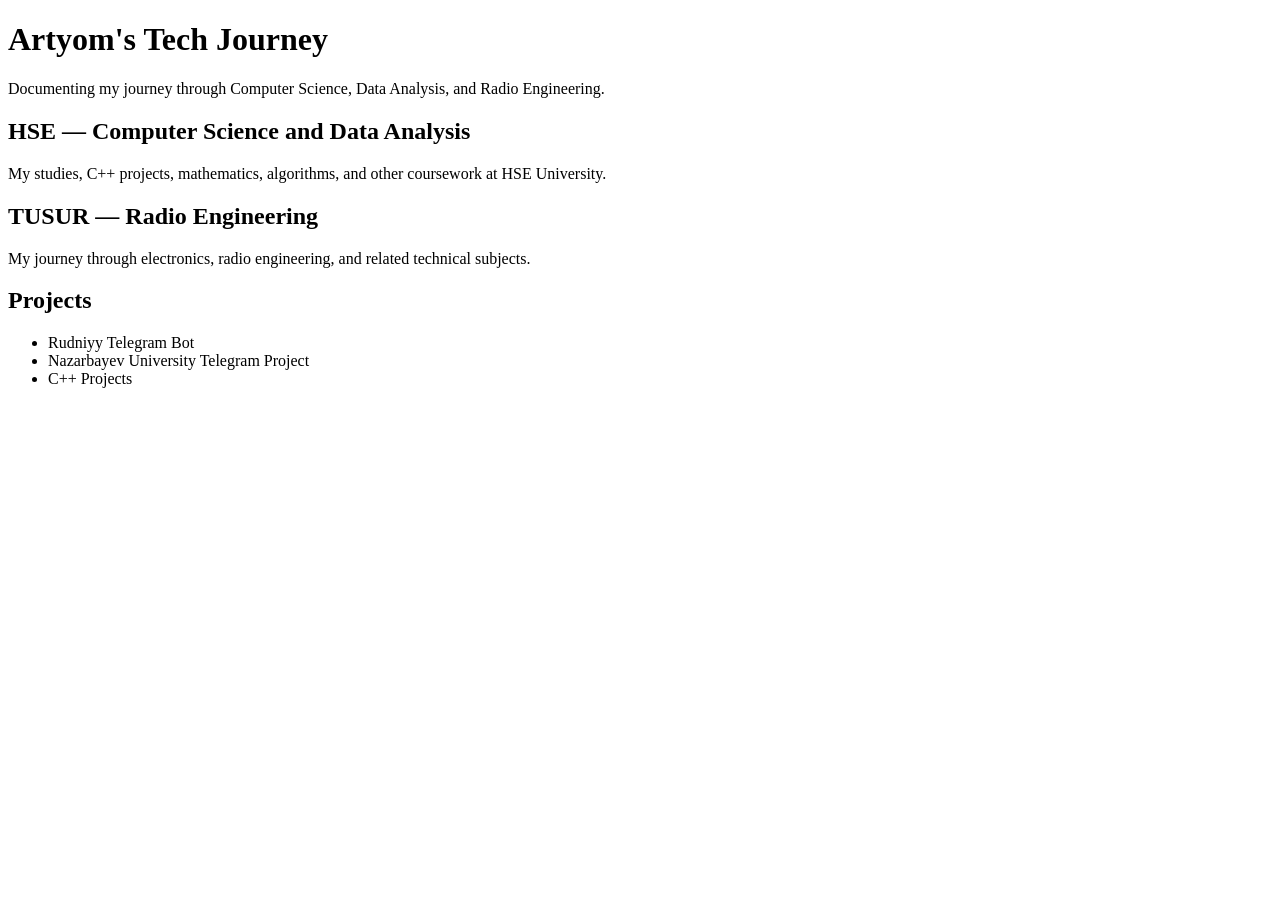
==== index.html @ 9e88aa33 "Initial website" ====
<!DOCTYPE html>
<html lang="en">
<head>
    <meta charset="UTF-8">
    <meta name="viewport" content="width=device-width, initial-scale=1.0">

    <title>Artyom's Tech Journey</title>
</head>

<body>

    <h1>Artyom's Tech Journey</h1>

    <p>
        Documenting my journey through Computer Science,
        Data Analysis, and Radio Engineering.
    </p>

    <h2>HSE — Computer Science and Data Analysis</h2>

    <p>
        My studies, C++ projects, mathematics, algorithms,
        and other coursework at HSE University.
    </p>

    <h2>TUSUR — Radio Engineering</h2>

    <p>
        My journey through electronics, radio engineering,
        and related technical subjects.
    </p>

    <h2>Projects</h2>

    <ul>
        <li>Rudniyy Telegram Bot</li>
        <li>Nazarbayev University Telegram Project</li>
        <li>C++ Projects</li>
    </ul>

</body>
</html>
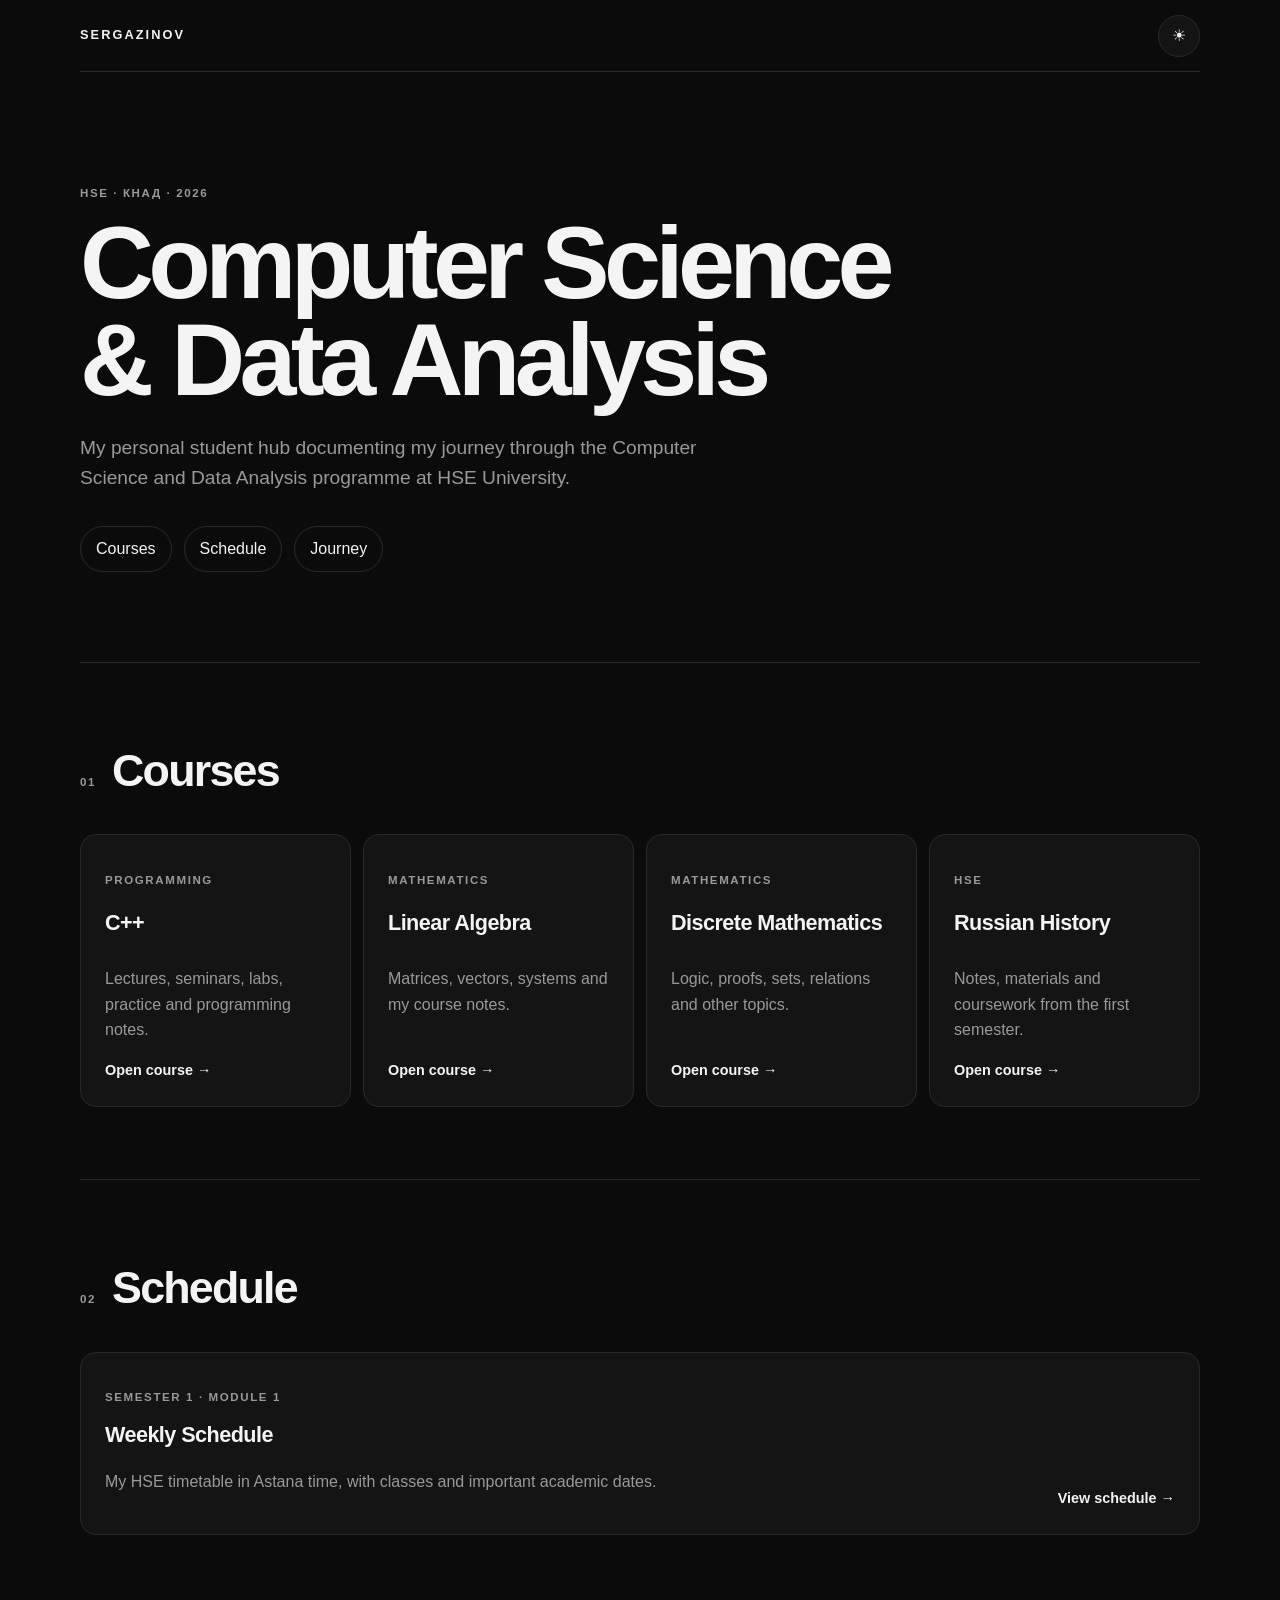
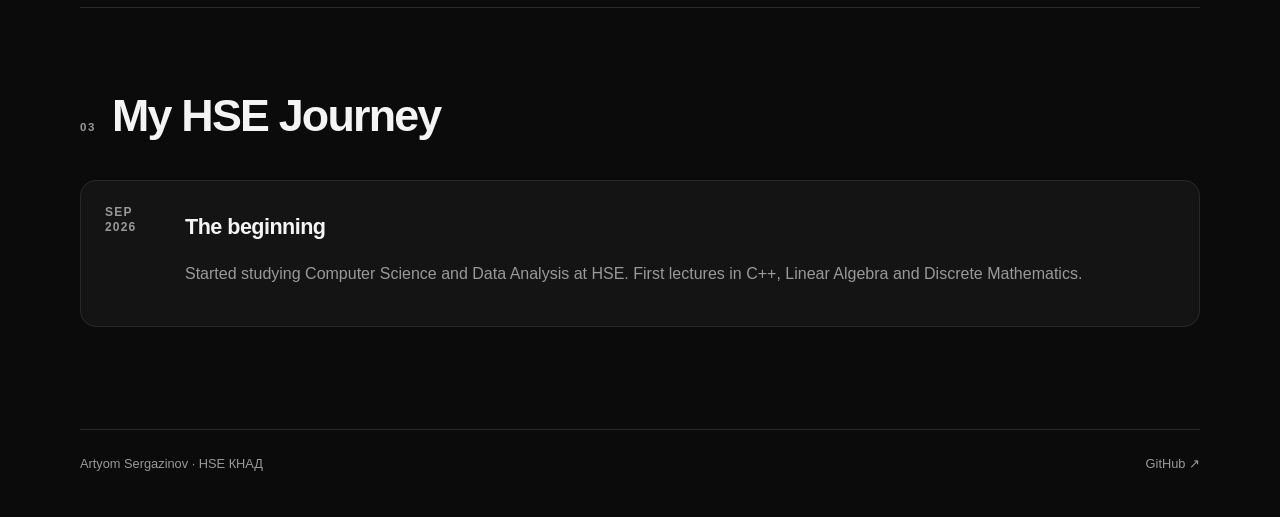
==== commit d809056d: "Build responsive HSE KNAD landing page" ====
--- a/index.html
+++ b/index.html
@@ -2,41 +2,201 @@
 <html lang="en">
 <head>
     <meta charset="UTF-8">
-    <meta name="viewport" content="width=device-width, initial-scale=1.0">
-
-    <title>Artyom's Tech Journey</title>
+
+    <meta name="viewport"
+          content="width=device-width, initial-scale=1.0">
+
+    <meta name="description"
+          content="Artyom Sergazinov's HSE Computer Science and Data Analysis journey.">
+
+    <title>HSE · KNAD | Artyom Sergazinov</title>
+
+    <link rel="stylesheet" href="style.css">
 </head>
 
 <body>
 
-    <h1>Artyom's Tech Journey</h1>
-
+<header class="site-header">
+    <a class="logo" href="/">
+        SERGAZINOV
+    </a>
+
+    <button
+        id="theme-toggle"
+        class="theme-toggle"
+        type="button"
+        aria-label="Switch color theme">
+        ☀
+    </button>
+</header>
+
+
+<main>
+
+    <section class="hero">
+
+        <p class="eyebrow">
+            HSE · КНАД · 2026
+        </p>
+
+        <h1>
+            Computer Science<br>
+            & Data Analysis
+        </h1>
+
+        <p class="hero-text">
+            My personal student hub documenting my journey
+            through the Computer Science and Data Analysis
+            programme at HSE University.
+        </p>
+
+        <div class="hero-links">
+            <a href="#courses">Courses</a>
+            <a href="#schedule">Schedule</a>
+            <a href="#journey">Journey</a>
+        </div>
+
+    </section>
+
+
+    <section id="courses" class="section">
+
+        <div class="section-heading">
+            <p class="section-number">01</p>
+            <h2>Courses</h2>
+        </div>
+
+        <div class="course-grid">
+
+            <article class="card">
+                <p class="card-label">Programming</p>
+                <h3>C++</h3>
+                <p>
+                    Lectures, seminars, labs,
+                    practice and programming notes.
+                </p>
+                <a href="#" class="card-link">
+                    Open course →
+                </a>
+            </article>
+
+            <article class="card">
+                <p class="card-label">Mathematics</p>
+                <h3>Linear Algebra</h3>
+                <p>
+                    Matrices, vectors, systems
+                    and my course notes.
+                </p>
+                <a href="#" class="card-link">
+                    Open course →
+                </a>
+            </article>
+
+            <article class="card">
+                <p class="card-label">Mathematics</p>
+                <h3>Discrete Mathematics</h3>
+                <p>
+                    Logic, proofs, sets,
+                    relations and other topics.
+                </p>
+                <a href="#" class="card-link">
+                    Open course →
+                </a>
+            </article>
+
+            <article class="card">
+                <p class="card-label">HSE</p>
+                <h3>Russian History</h3>
+                <p>
+                    Notes, materials and coursework
+                    from the first semester.
+                </p>
+                <a href="#" class="card-link">
+                    Open course →
+                </a>
+            </article>
+
+        </div>
+
+    </section>
+
+
+    <section id="schedule" class="section">
+
+        <div class="section-heading">
+            <p class="section-number">02</p>
+            <h2>Schedule</h2>
+        </div>
+
+        <div class="wide-card">
+
+            <div>
+                <p class="card-label">
+                    Semester 1 · Module 1
+                </p>
+
+                <h3>Weekly Schedule</h3>
+
+                <p>
+                    My HSE timetable in Astana time,
+                    with classes and important academic dates.
+                </p>
+            </div>
+
+            <a href="#" class="card-link">
+                View schedule →
+            </a>
+
+        </div>
+
+    </section>
+
+
+    <section id="journey" class="section">
+
+        <div class="section-heading">
+            <p class="section-number">03</p>
+            <h2>My HSE Journey</h2>
+        </div>
+
+        <div class="journey">
+
+            <div class="journey-date">
+                SEP<br>2026
+            </div>
+
+            <div>
+                <h3>The beginning</h3>
+
+                <p>
+                    Started studying Computer Science and
+                    Data Analysis at HSE. First lectures in
+                    C++, Linear Algebra and Discrete Mathematics.
+                </p>
+            </div>
+
+        </div>
+
+    </section>
+
+</main>
+
+
+<footer>
     <p>
-        Documenting my journey through Computer Science,
-        Data Analysis, and Radio Engineering.
+        Artyom Sergazinov · HSE КНАД
     </p>
 
-    <h2>HSE — Computer Science and Data Analysis</h2>
-
-    <p>
-        My studies, C++ projects, mathematics, algorithms,
-        and other coursework at HSE University.
-    </p>
-
-    <h2>TUSUR — Radio Engineering</h2>
-
-    <p>
-        My journey through electronics, radio engineering,
-        and related technical subjects.
-    </p>
-
-    <h2>Projects</h2>
-
-    <ul>
-        <li>Rudniyy Telegram Bot</li>
-        <li>Nazarbayev University Telegram Project</li>
-        <li>C++ Projects</li>
-    </ul>
+    <a
+        href="https://github.com/sergazinov"
+        target="_blank"
+        rel="noopener noreferrer">
+        GitHub ↗
+    </a>
+</footer>
+
+
+<script src="script.js"></script>
 
 </body>
 </html>
--- a/style.css
+++ b/style.css
@@ -0,0 +1,379 @@
+:root {
+    --background: #0b0b0b;
+    --surface: #141414;
+    --surface-hover: #1b1b1b;
+
+    --text: #f4f4f4;
+    --muted: #999999;
+
+    --border: #292929;
+    --accent: #ffffff;
+
+    --max-width: 1120px;
+}
+
+
+body.light {
+    --background: #f7f7f5;
+    --surface: #ffffff;
+    --surface-hover: #f0f0ed;
+
+    --text: #111111;
+    --muted: #666666;
+
+    --border: #ddddda;
+    --accent: #111111;
+}
+
+
+* {
+    box-sizing: border-box;
+}
+
+
+html {
+    scroll-behavior: smooth;
+}
+
+
+body {
+    margin: 0;
+
+    background: var(--background);
+    color: var(--text);
+
+    font-family:
+        Inter,
+        -apple-system,
+        BlinkMacSystemFont,
+        "Segoe UI",
+        sans-serif;
+
+    font-size: 16px;
+    line-height: 1.6;
+
+    transition:
+        background 0.25s ease,
+        color 0.25s ease;
+}
+
+
+a {
+    color: inherit;
+}
+
+
+.site-header {
+    width: min(100% - 32px, var(--max-width));
+
+    margin: 0 auto;
+
+    min-height: 72px;
+
+    display: flex;
+    align-items: center;
+    justify-content: space-between;
+
+    border-bottom: 1px solid var(--border);
+}
+
+
+.logo {
+    text-decoration: none;
+
+    font-size: 0.8rem;
+    font-weight: 700;
+
+    letter-spacing: 0.16em;
+}
+
+
+.theme-toggle {
+    width: 42px;
+    height: 42px;
+
+    border: 1px solid var(--border);
+    border-radius: 50%;
+
+    background: var(--surface);
+    color: var(--text);
+
+    cursor: pointer;
+
+    font-size: 1rem;
+}
+
+
+.theme-toggle:hover {
+    background: var(--surface-hover);
+}
+
+
+main {
+    width: min(100% - 32px, var(--max-width));
+    margin: 0 auto;
+}
+
+
+.hero {
+    padding: 52px 0 48px;
+}
+
+
+.eyebrow,
+.card-label,
+.section-number {
+    color: var(--muted);
+
+    text-transform: uppercase;
+
+    font-size: 0.72rem;
+    font-weight: 700;
+
+    letter-spacing: 0.14em;
+}
+
+
+h1 {
+    max-width: 900px;
+
+    margin: 12px 0 24px;
+
+    font-size: clamp(2.7rem, 8vw, 6.5rem);
+    line-height: 0.95;
+
+    letter-spacing: -0.055em;
+}
+
+
+.hero-text {
+    max-width: 650px;
+
+    margin-bottom: 32px;
+
+    color: var(--muted);
+
+    font-size: clamp(1rem, 2.2vw, 1.2rem);
+}
+
+
+.hero-links {
+    display: flex;
+    flex-wrap: wrap;
+
+    gap: 12px;
+}
+
+
+.hero-links a {
+    padding: 9px 15px;
+
+    border: 1px solid var(--border);
+    border-radius: 999px;
+
+    text-decoration: none;
+}
+
+
+.hero-links a:hover {
+    background: var(--surface);
+}
+
+
+.section {
+    padding: 42px 0;
+
+    border-top: 1px solid var(--border);
+}
+
+
+.section-heading {
+    margin-bottom: 28px;
+
+    display: flex;
+    align-items: baseline;
+
+    gap: 16px;
+}
+
+
+.section-heading h2 {
+    margin: 0;
+
+    font-size: clamp(1.8rem, 5vw, 2.8rem);
+
+    letter-spacing: -0.04em;
+}
+
+
+.section-number {
+    margin: 0;
+}
+
+
+.course-grid {
+    display: grid;
+
+    grid-template-columns: 1fr;
+
+    gap: 12px;
+}
+
+
+.card,
+.wide-card,
+.journey {
+    border: 1px solid var(--border);
+    border-radius: 16px;
+
+    background: var(--surface);
+}
+
+
+.card {
+    min-height: auto;
+
+    padding: 24px;
+
+    display: flex;
+    flex-direction: column;
+}
+
+.card:hover {
+    background: var(--surface-hover);
+}
+
+
+.card h3,
+.wide-card h3,
+.journey h3 {
+    margin: 5px 0 10px;
+
+    font-size: 1.35rem;
+
+    letter-spacing: -0.025em;
+}
+
+
+.card p,
+.wide-card p,
+.journey p {
+    color: var(--muted);
+}
+
+
+.card-link {
+    margin-top: auto;
+
+    text-decoration: none;
+
+    font-size: 0.9rem;
+    font-weight: 600;
+
+    white-space: nowrap;
+}
+
+
+.card-link:hover {
+    text-decoration: underline;
+}
+
+
+.wide-card {
+    padding: 24px;
+
+    display: flex;
+    flex-direction: column;
+
+    gap: 24px;
+}
+
+
+.journey {
+    padding: 24px;
+
+    display: grid;
+
+    grid-template-columns: 60px 1fr;
+
+    gap: 20px;
+}
+
+
+.journey-date {
+    color: var(--muted);
+
+    font-size: 0.75rem;
+    font-weight: 700;
+
+    line-height: 1.25;
+
+    letter-spacing: 0.1em;
+}
+
+
+footer {
+    width: min(100% - 32px, var(--max-width));
+
+    margin: 30px auto 0;
+
+    padding: 24px 0 42px;
+
+    border-top: 1px solid var(--border);
+
+    display: flex;
+    justify-content: space-between;
+
+    gap: 20px;
+
+    color: var(--muted);
+
+    font-size: 0.8rem;
+}
+
+
+footer p {
+    margin: 0;
+}
+
+
+footer a {
+    text-decoration: none;
+}
+
+
+@media (min-width: 700px) {
+
+    .site-header,
+    main,
+    footer {
+        width: min(100% - 64px, var(--max-width));
+    }
+
+    .hero {
+        padding: 100px 0 90px;
+    }
+
+    .course-grid {
+        grid-template-columns: repeat(2, 1fr);
+    }
+
+    .wide-card {
+        flex-direction: row;
+
+        align-items: flex-end;
+        justify-content: space-between;
+    }
+}
+
+
+@media (min-width: 1050px) {
+
+    .course-grid {
+        grid-template-columns: repeat(4, 1fr);
+    }
+
+    .section {
+        padding: 72px 0;
+    }
+}
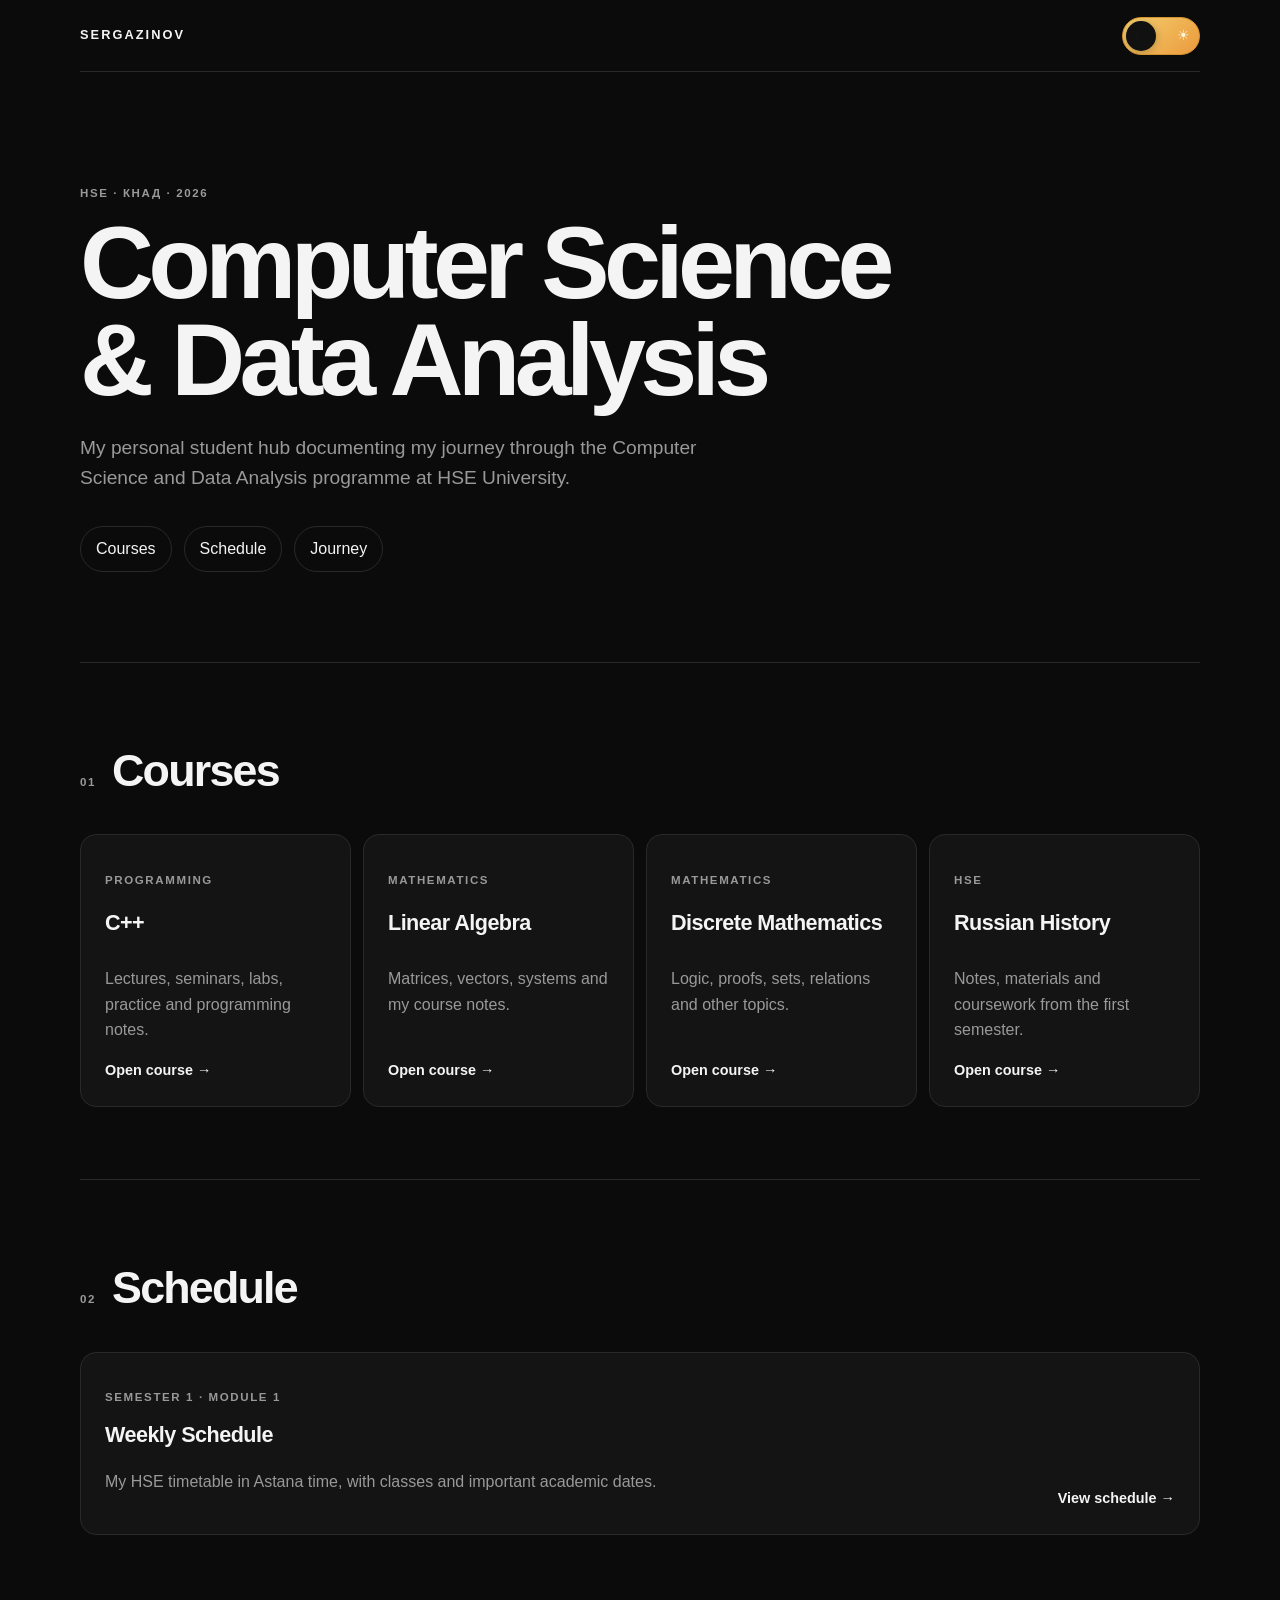
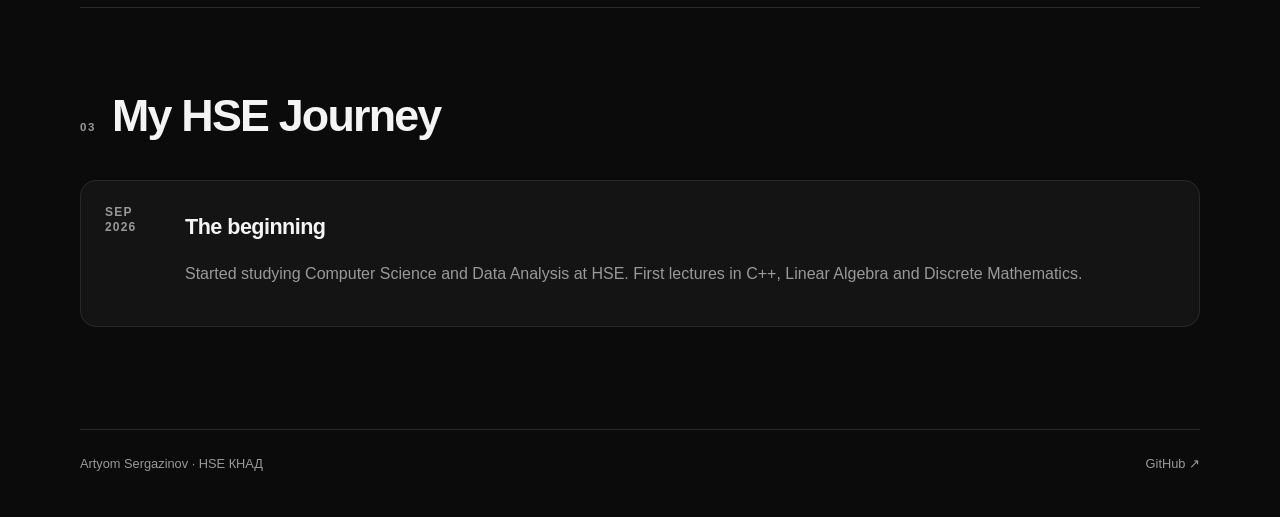
==== commit b4a1e50c: "Add theme toggle switch" ====
--- a/index.html
+++ b/index.html
@@ -22,11 +22,15 @@
     </a>
 
     <button
-        id="theme-toggle"
         class="theme-toggle"
+        id="themeToggle"
         type="button"
-        aria-label="Switch color theme">
-        ☀
+        aria-label="Toggle theme"
+        aria-pressed="false"
+    >
+        <span class="theme-icon moon">☾</span>
+        <span class="theme-icon sun">☀</span>
+        <span class="theme-thumb"></span>
     </button>
 </header>
 
@@ -199,4 +203,4 @@
 <script src="script.js"></script>
 
 </body>
-</html>
+</html>
--- a/style.css
+++ b/style.css
@@ -89,23 +89,85 @@
 
 
 .theme-toggle {
-    width: 42px;
-    height: 42px;
-
-    border: 1px solid var(--border);
+    position: relative;
+
+    width: 78px;
+    height: 38px;
+
+    padding: 0 8px;
+
+    display: inline-flex;
+    align-items: center;
+    justify-content: space-between;
+
+    border: 1px solid #d49331;
+    border-radius: 999px;
+
+    background: linear-gradient(135deg, #f4d06f, #eb9a3d);
+
+    cursor: pointer;
+
+    overflow: hidden;
+
+    transition:
+        transform 0.2s ease,
+        box-shadow 0.2s ease,
+        border-color 0.2s ease;
+}
+
+.theme-toggle:hover {
+    transform: translateY(-1px);
+}
+
+.theme-toggle:focus-visible {
+    outline: 2px solid var(--text);
+    outline-offset: 3px;
+}
+
+.theme-icon {
+    position: relative;
+    z-index: 2;
+
+    width: 16px;
+
+    text-align: center;
+
+    font-size: 0.9rem;
+    line-height: 1;
+
+    pointer-events: none;
+}
+
+.theme-icon.moon {
+    color: #161616;
+}
+
+.theme-icon.sun {
+    color: #fff8dc;
+}
+
+.theme-thumb {
+    position: absolute;
+    top: 3px;
+    left: 3px;
+
+    width: 30px;
+    height: 30px;
+
     border-radius: 50%;
 
-    background: var(--surface);
-    color: var(--text);
-
-    cursor: pointer;
-
-    font-size: 1rem;
-}
-
-
-.theme-toggle:hover {
-    background: var(--surface-hover);
+    background: #111111;
+
+    box-shadow: 0 2px 8px rgba(0, 0, 0, 0.25);
+
+    transition:
+        transform 0.25s ease,
+        background 0.25s ease;
+}
+
+body.light .theme-thumb {
+    transform: translateX(40px);
+    background: #fffaf0;
 }
 
 
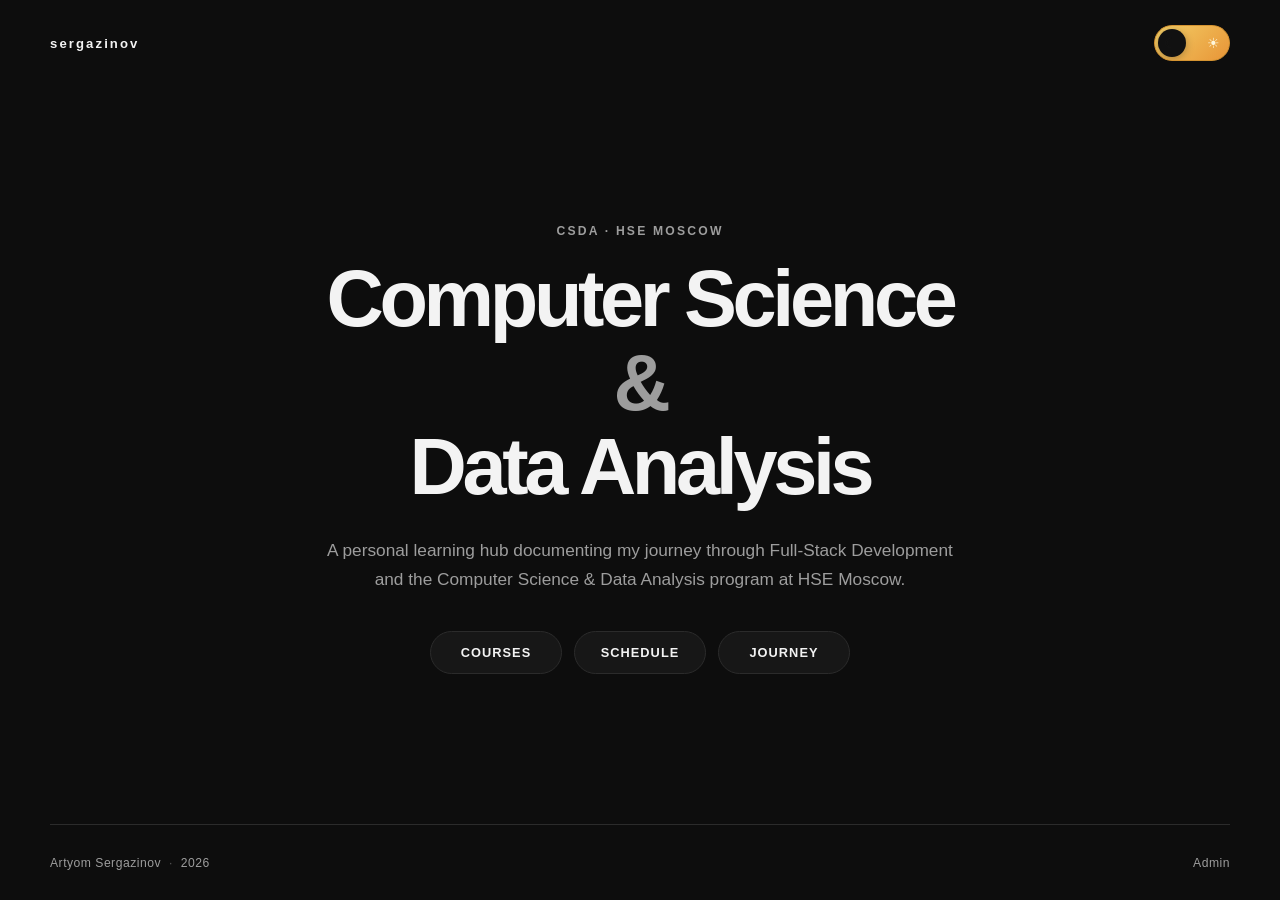
==== commit fc52953f: "Redesign homepage as responsive landing page" ====
--- a/index.html
+++ b/index.html
@@ -2,205 +2,83 @@
 <html lang="en">
 <head>
     <meta charset="UTF-8">
+    <meta name="viewport" content="width=device-width, initial-scale=1.0">
 
-    <meta name="viewport"
-          content="width=device-width, initial-scale=1.0">
-
-    <meta name="description"
-          content="Artyom Sergazinov's HSE Computer Science and Data Analysis journey.">
-
-    <title>HSE · KNAD | Artyom Sergazinov</title>
+    <title>sergazinov</title>
 
     <link rel="stylesheet" href="style.css">
 </head>
 
 <body>
 
-<header class="site-header">
-    <a class="logo" href="/">
-        SERGAZINOV
-    </a>
+    <div class="page-shell">
 
-    <button
-        class="theme-toggle"
-        id="themeToggle"
-        type="button"
-        aria-label="Toggle theme"
-        aria-pressed="false"
-    >
-        <span class="theme-icon moon">☾</span>
-        <span class="theme-icon sun">☀</span>
-        <span class="theme-thumb"></span>
-    </button>
-</header>
+        <header class="site-header">
+            <a class="site-logo" href="/" aria-label="Sergazinov home">
+                sergazinov
+            </a>
+
+            <button
+                class="theme-toggle"
+                id="themeToggle"
+                type="button"
+                aria-label="Toggle theme"
+                aria-pressed="false"
+            >
+                <span class="theme-icon moon">☾</span>
+                <span class="theme-icon sun">☀</span>
+                <span class="theme-thumb"></span>
+            </button>
+        </header>
 
 
-<main>
+        <main class="home-main">
 
-    <section class="hero">
+            <section class="home-hero">
 
-        <p class="eyebrow">
-            HSE · КНАД · 2026
-        </p>
+                <p class="hero-eyebrow">
+                    CSDA · HSE Moscow
+                </p>
 
-        <h1>
-            Computer Science<br>
-            & Data Analysis
-        </h1>
+                <h1 class="hero-title">
+                    <span>Computer Science</span>
+                    <span class="title-connector">&amp;</span>
+                    <span>Data Analysis</span>
+                </h1>
 
-        <p class="hero-text">
-            My personal student hub documenting my journey
-            through the Computer Science and Data Analysis
-            programme at HSE University.
-        </p>
+                <p class="hero-description">
+                    A personal learning hub documenting my journey through
+                    Full-Stack Development and the Computer Science &amp; Data Analysis program at HSE Moscow.
+                </p>
 
-        <div class="hero-links">
-            <a href="#courses">Courses</a>
-            <a href="#schedule">Schedule</a>
-            <a href="#journey">Journey</a>
-        </div>
+                <nav class="hero-navigation" aria-label="Main navigation">
+                    <a href="/courses/">Courses</a>
+                    <a href="/schedule/">Schedule</a>
+                    <a href="/journey/">Journey</a>
+                </nav>
 
-    </section>
+            </section>
+
+        </main>
 
 
-    <section id="courses" class="section">
+        <footer class="site-footer">
 
-        <div class="section-heading">
-            <p class="section-number">01</p>
-            <h2>Courses</h2>
-        </div>
-
-        <div class="course-grid">
-
-            <article class="card">
-                <p class="card-label">Programming</p>
-                <h3>C++</h3>
-                <p>
-                    Lectures, seminars, labs,
-                    practice and programming notes.
-                </p>
-                <a href="#" class="card-link">
-                    Open course →
-                </a>
-            </article>
-
-            <article class="card">
-                <p class="card-label">Mathematics</p>
-                <h3>Linear Algebra</h3>
-                <p>
-                    Matrices, vectors, systems
-                    and my course notes.
-                </p>
-                <a href="#" class="card-link">
-                    Open course →
-                </a>
-            </article>
-
-            <article class="card">
-                <p class="card-label">Mathematics</p>
-                <h3>Discrete Mathematics</h3>
-                <p>
-                    Logic, proofs, sets,
-                    relations and other topics.
-                </p>
-                <a href="#" class="card-link">
-                    Open course →
-                </a>
-            </article>
-
-            <article class="card">
-                <p class="card-label">HSE</p>
-                <h3>Russian History</h3>
-                <p>
-                    Notes, materials and coursework
-                    from the first semester.
-                </p>
-                <a href="#" class="card-link">
-                    Open course →
-                </a>
-            </article>
-
-        </div>
-
-    </section>
-
-
-    <section id="schedule" class="section">
-
-        <div class="section-heading">
-            <p class="section-number">02</p>
-            <h2>Schedule</h2>
-        </div>
-
-        <div class="wide-card">
-
-            <div>
-                <p class="card-label">
-                    Semester 1 · Module 1
-                </p>
-
-                <h3>Weekly Schedule</h3>
-
-                <p>
-                    My HSE timetable in Astana time,
-                    with classes and important academic dates.
-                </p>
+            <div class="footer-identity">
+                <span>Artyom Sergazinov</span>
+                <span class="footer-dot">·</span>
+                <span>2026</span>
             </div>
 
-            <a href="#" class="card-link">
-                View schedule →
+            <a class="admin-link" href="/admin/">
+                Admin
             </a>
 
-        </div>
+        </footer>
 
-    </section>
+    </div>
 
-
-    <section id="journey" class="section">
-
-        <div class="section-heading">
-            <p class="section-number">03</p>
-            <h2>My HSE Journey</h2>
-        </div>
-
-        <div class="journey">
-
-            <div class="journey-date">
-                SEP<br>2026
-            </div>
-
-            <div>
-                <h3>The beginning</h3>
-
-                <p>
-                    Started studying Computer Science and
-                    Data Analysis at HSE. First lectures in
-                    C++, Linear Algebra and Discrete Mathematics.
-                </p>
-            </div>
-
-        </div>
-
-    </section>
-
-</main>
-
-
-<footer>
-    <p>
-        Artyom Sergazinov · HSE КНАД
-    </p>
-
-    <a
-        href="https://github.com/sergazinov"
-        target="_blank"
-        rel="noopener noreferrer">
-        GitHub ↗
-    </a>
-</footer>
-
-
-<script src="script.js"></script>
+    <script src="script.js"></script>
 
 </body>
 </html>
--- a/style.css
+++ b/style.css
@@ -1,45 +1,40 @@
 :root {
-    --background: #0b0b0b;
-    --surface: #141414;
-    --surface-hover: #1b1b1b;
-
-    --text: #f4f4f4;
-    --muted: #999999;
-
-    --border: #292929;
-    --accent: #ffffff;
-
-    --max-width: 1120px;
-}
-
+    --bg: #0d0d0d;
+    --surface: #171717;
+    --text: #f3f3f3;
+    --muted: #9d9d9d;
+    --border: #2b2b2b;
+
+    --accent-start: #f3cf67;
+    --accent-end: #e89537;
+
+    --max-width: 1180px;
+}
 
 body.light {
-    --background: #f7f7f5;
+    --bg: #f4f1ea;
     --surface: #ffffff;
-    --surface-hover: #f0f0ed;
-
-    --text: #111111;
-    --muted: #666666;
-
-    --border: #ddddda;
-    --accent: #111111;
-}
-
+    --text: #171717;
+    --muted: #676767;
+    --border: #d8d3c8;
+}
+
+
+/* ---------- RESET ---------- */
 
 * {
     box-sizing: border-box;
 }
 
-
 html {
     scroll-behavior: smooth;
 }
 
-
 body {
     margin: 0;
-
-    background: var(--background);
+    min-width: 320px;
+
+    background: var(--bg);
     color: var(--text);
 
     font-family:
@@ -47,52 +42,62 @@
         -apple-system,
         BlinkMacSystemFont,
         "Segoe UI",
+        Arial,
         sans-serif;
 
-    font-size: 16px;
-    line-height: 1.6;
-
     transition:
-        background 0.25s ease,
+        background-color 0.25s ease,
         color 0.25s ease;
 }
-
 
 a {
     color: inherit;
-}
-
+    text-decoration: none;
+}
+
+
+/* ---------- PAGE ---------- */
+
+.page-shell {
+    width: min(100% - 48px, var(--max-width));
+    min-height: 100svh;
+    margin: 0 auto;
+
+    display: grid;
+    grid-template-rows: auto 1fr auto;
+}
+
+
+/* ---------- HEADER ---------- */
 
 .site-header {
-    width: min(100% - 32px, var(--max-width));
-
-    margin: 0 auto;
-
-    min-height: 72px;
+    min-height: 86px;
 
     display: flex;
     align-items: center;
     justify-content: space-between;
-
-    border-bottom: 1px solid var(--border);
-}
-
-
-.logo {
-    text-decoration: none;
-
-    font-size: 0.8rem;
-    font-weight: 700;
-
+}
+
+.site-logo {
+    font-size: 0.82rem;
+    font-weight: 750;
     letter-spacing: 0.16em;
-}
-
+
+    transition: opacity 0.2s ease;
+}
+
+.site-logo:hover {
+    opacity: 0.65;
+}
+
+
+/* ---------- THEME TOGGLE ---------- */
 
 .theme-toggle {
     position: relative;
 
-    width: 78px;
-    height: 38px;
+    width: 76px;
+    height: 36px;
 
     padding: 0 8px;
 
@@ -103,16 +108,19 @@
     border: 1px solid #d49331;
     border-radius: 999px;
 
-    background: linear-gradient(135deg, #f4d06f, #eb9a3d);
+    background:
+        linear-gradient(
+            135deg,
+            var(--accent-start),
+            var(--accent-end)
+        );
 
     cursor: pointer;
-
     overflow: hidden;
 
     transition:
         transform 0.2s ease,
-        box-shadow 0.2s ease,
-        border-color 0.2s ease;
+        box-shadow 0.2s ease;
 }
 
 .theme-toggle:hover {
@@ -128,41 +136,43 @@
     position: relative;
     z-index: 2;
 
-    width: 16px;
-
+    width: 15px;
+
+    font-size: 0.88rem;
+    line-height: 1;
     text-align: center;
 
-    font-size: 0.9rem;
-    line-height: 1;
-
     pointer-events: none;
 }
 
 .theme-icon.moon {
-    color: #161616;
+    color: #151515;
 }
 
 .theme-icon.sun {
-    color: #fff8dc;
+    color: #fff7dc;
 }
 
 .theme-thumb {
     position: absolute;
+    z-index: 1;
+
     top: 3px;
     left: 3px;
 
-    width: 30px;
-    height: 30px;
+    width: 28px;
+    height: 28px;
 
     border-radius: 50%;
 
     background: #111111;
 
-    box-shadow: 0 2px 8px rgba(0, 0, 0, 0.25);
+    box-shadow:
+        0 2px 8px rgba(0, 0, 0, 0.28);
 
     transition:
         transform 0.25s ease,
-        background 0.25s ease;
+        background-color 0.25s ease;
 }
 
 body.light .theme-thumb {
@@ -171,271 +181,299 @@
 }
 
 
-main {
-    width: min(100% - 32px, var(--max-width));
-    margin: 0 auto;
-}
-
-
-.hero {
-    padding: 52px 0 48px;
-}
-
-
-.eyebrow,
-.card-label,
-.section-number {
+/* ---------- MAIN ---------- */
+
+.home-main {
+    display: flex;
+    align-items: center;
+    justify-content: center;
+
+    padding: 32px 0 44px;
+}
+
+.home-hero {
+    width: min(100%, 920px);
+
+    text-align: center;
+}
+
+.hero-eyebrow {
+    margin: 0 0 22px;
+
     color: var(--muted);
 
+    font-size: 0.76rem;
+    font-weight: 700;
+    letter-spacing: 0.18em;
     text-transform: uppercase;
-
-    font-size: 0.72rem;
-    font-weight: 700;
-
-    letter-spacing: 0.14em;
-}
-
-
-h1 {
-    max-width: 900px;
-
-    margin: 12px 0 24px;
-
-    font-size: clamp(2.7rem, 8vw, 6.5rem);
-    line-height: 0.95;
-
+}
+
+.hero-title {
+    margin: 0;
+
+    font-size: clamp(2.7rem, 6.2vw, 5.8rem);
+    font-weight: 720;
+    line-height: 0.98;
     letter-spacing: -0.055em;
 }
 
-
-.hero-text {
-    max-width: 650px;
-
-    margin-bottom: 32px;
-
+.hero-title span {
+    display: block;
+}
+
+.title-connector {
     color: var(--muted);
-
-    font-size: clamp(1rem, 2.2vw, 1.2rem);
-}
-
-
-.hero-links {
+    margin: 0.08em 0;
+}
+
+.hero-description {
+    width: min(100%, 650px);
+
+    margin: 30px auto 0;
+
+    color: var(--muted);
+
+    font-size: clamp(0.96rem, 1.4vw, 1.08rem);
+    line-height: 1.7;
+}
+
+.hero-navigation {
+    margin-top: 36px;
+
     display: flex;
-    flex-wrap: wrap;
-
+    justify-content: center;
     gap: 12px;
 }
 
-
-.hero-links a {
-    padding: 9px 15px;
+.hero-navigation a {
+    min-width: 132px;
+
+    padding: 13px 22px;
 
     border: 1px solid var(--border);
     border-radius: 999px;
 
-    text-decoration: none;
-}
-
-
-.hero-links a:hover {
     background: var(--surface);
-}
-
-
-.section {
-    padding: 42px 0;
+
+    font-size: 0.8rem;
+    font-weight: 700;
+    letter-spacing: 0.08em;
+    text-transform: uppercase;
+
+    transition:
+        transform 0.2s ease,
+        border-color 0.2s ease,
+        background-color 0.2s ease;
+}
+
+.hero-navigation a:hover {
+    transform: translateY(-2px);
+    border-color: var(--muted);
+}
+
+
+/* ---------- FOOTER ---------- */
+
+.site-footer {
+    min-height: 76px;
+
+    display: flex;
+    align-items: center;
+    justify-content: space-between;
 
     border-top: 1px solid var(--border);
-}
-
-
-.section-heading {
-    margin-bottom: 28px;
-
+
+    color: var(--muted);
+
+    font-size: 0.76rem;
+    letter-spacing: 0.04em;
+}
+
+.footer-identity {
     display: flex;
-    align-items: baseline;
-
-    gap: 16px;
-}
-
-
-.section-heading h2 {
-    margin: 0;
-
-    font-size: clamp(1.8rem, 5vw, 2.8rem);
-
-    letter-spacing: -0.04em;
-}
-
-
-.section-number {
-    margin: 0;
-}
-
-
-.course-grid {
-    display: grid;
-
-    grid-template-columns: 1fr;
-
-    gap: 12px;
-}
-
-
-.card,
-.wide-card,
-.journey {
-    border: 1px solid var(--border);
-    border-radius: 16px;
-
-    background: var(--surface);
-}
-
-
-.card {
-    min-height: auto;
-
-    padding: 24px;
-
-    display: flex;
-    flex-direction: column;
-}
-
-.card:hover {
-    background: var(--surface-hover);
-}
-
-
-.card h3,
-.wide-card h3,
-.journey h3 {
-    margin: 5px 0 10px;
-
-    font-size: 1.35rem;
-
-    letter-spacing: -0.025em;
-}
-
-
-.card p,
-.wide-card p,
-.journey p {
-    color: var(--muted);
-}
-
-
-.card-link {
-    margin-top: auto;
-
-    text-decoration: none;
-
-    font-size: 0.9rem;
-    font-weight: 600;
-
-    white-space: nowrap;
-}
-
-
-.card-link:hover {
-    text-decoration: underline;
-}
-
-
-.wide-card {
-    padding: 24px;
-
-    display: flex;
-    flex-direction: column;
-
-    gap: 24px;
-}
-
-
-.journey {
-    padding: 24px;
-
-    display: grid;
-
-    grid-template-columns: 60px 1fr;
-
-    gap: 20px;
-}
-
-
-.journey-date {
-    color: var(--muted);
-
-    font-size: 0.75rem;
-    font-weight: 700;
-
-    line-height: 1.25;
-
-    letter-spacing: 0.1em;
-}
-
-
-footer {
-    width: min(100% - 32px, var(--max-width));
-
-    margin: 30px auto 0;
-
-    padding: 24px 0 42px;
-
-    border-top: 1px solid var(--border);
-
-    display: flex;
-    justify-content: space-between;
-
-    gap: 20px;
-
-    color: var(--muted);
-
-    font-size: 0.8rem;
-}
-
-
-footer p {
-    margin: 0;
-}
-
-
-footer a {
-    text-decoration: none;
-}
-
-
-@media (min-width: 700px) {
-
-    .site-header,
-    main,
-    footer {
-        width: min(100% - 64px, var(--max-width));
-    }
-
-    .hero {
-        padding: 100px 0 90px;
-    }
-
-    .course-grid {
-        grid-template-columns: repeat(2, 1fr);
-    }
-
-    .wide-card {
-        flex-direction: row;
-
-        align-items: flex-end;
-        justify-content: space-between;
-    }
-}
-
-
-@media (min-width: 1050px) {
-
-    .course-grid {
-        grid-template-columns: repeat(4, 1fr);
-    }
-
-    .section {
-        padding: 72px 0;
+    align-items: center;
+    gap: 8px;
+}
+
+.footer-dot {
+    opacity: 0.5;
+}
+
+.admin-link {
+    transition: color 0.2s ease;
+}
+
+.admin-link:hover {
+    color: var(--text);
+}
+
+
+/* ---------- TABLET ---------- */
+
+@media (max-width: 900px) {
+
+    .page-shell {
+        width: min(100% - 40px, var(--max-width));
+    }
+
+    .site-header {
+        min-height: 78px;
+    }
+
+    .home-main {
+        padding: 36px 0 46px;
+    }
+
+    .hero-title {
+        font-size: clamp(2.9rem, 8vw, 4.8rem);
+    }
+
+    .hero-description {
+        width: min(100%, 590px);
+    }
+}
+
+
+/* ---------- MOBILE ---------- */
+
+@media (max-width: 560px) {
+
+    .page-shell {
+        width: calc(100% - 32px);
+    }
+
+    .site-header {
+        min-height: 72px;
+    }
+
+    .site-logo {
+        font-size: 0.74rem;
+        letter-spacing: 0.13em;
+    }
+
+    .theme-toggle {
+        width: 70px;
+        height: 34px;
+    }
+
+    .theme-thumb {
+        width: 26px;
+        height: 26px;
+    }
+
+    body.light .theme-thumb {
+        transform: translateX(36px);
+    }
+
+    .home-main {
+        padding: 36px 0 42px;
+    }
+
+    .hero-eyebrow {
+        margin-bottom: 20px;
+    }
+
+    .hero-title {
+        font-size: clamp(2.2rem, 11vw, 3rem);
+        line-height: 1;
+    }
+
+    .hero-title span {
+        display: block;
+    }
+
+    .title-connector {
+        margin: 0.12em 0;
+    }
+
+    .hero-description {
+        margin-top: 26px;
+
+        font-size: 0.94rem;
+        line-height: 1.65;
+    }
+
+    .hero-navigation {
+        width: min(100%, 300px);
+
+        margin: 30px auto 0;
+
+        flex-direction: column;
+        gap: 10px;
+    }
+
+    .hero-navigation a {
+        width: 100%;
+
+        padding: 13px 18px;
+    }
+
+    .site-footer {
+        min-height: 104px;
+
+        padding: 18px 0;
+
+        flex-direction: column;
+        justify-content: center;
+        gap: 13px;
+
+        text-align: center;
+    }
+
+    .admin-link {
+        order: 1;
+    }
+
+    .footer-identity {
+        order: 2;
+    }
+}
+
+
+/* ---------- SMALL / SHORT PHONES ---------- */
+
+@media (max-width: 380px) {
+
+    .hero-title {
+        font-size: 2.45rem;
+    }
+
+    .hero-description {
+        font-size: 0.9rem;
+    }
+}
+
+
+/* ---------- SHORT DESKTOP / LAPTOP SCREENS ---------- */
+
+@media (min-width: 561px) and (max-height: 720px) {
+
+    .site-header {
+        min-height: 64px;
+    }
+
+    .home-main {
+        padding: 20px 0 26px;
+    }
+
+    .hero-eyebrow {
+        margin-bottom: 15px;
+    }
+
+    .hero-title {
+        font-size: clamp(2.5rem, 5.5vw, 4.5rem);
+    }
+
+    .hero-description {
+        margin-top: 20px;
+        line-height: 1.55;
+    }
+
+    .hero-navigation {
+        margin-top: 25px;
+    }
+
+    .site-footer {
+        min-height: 60px;
     }
 }
